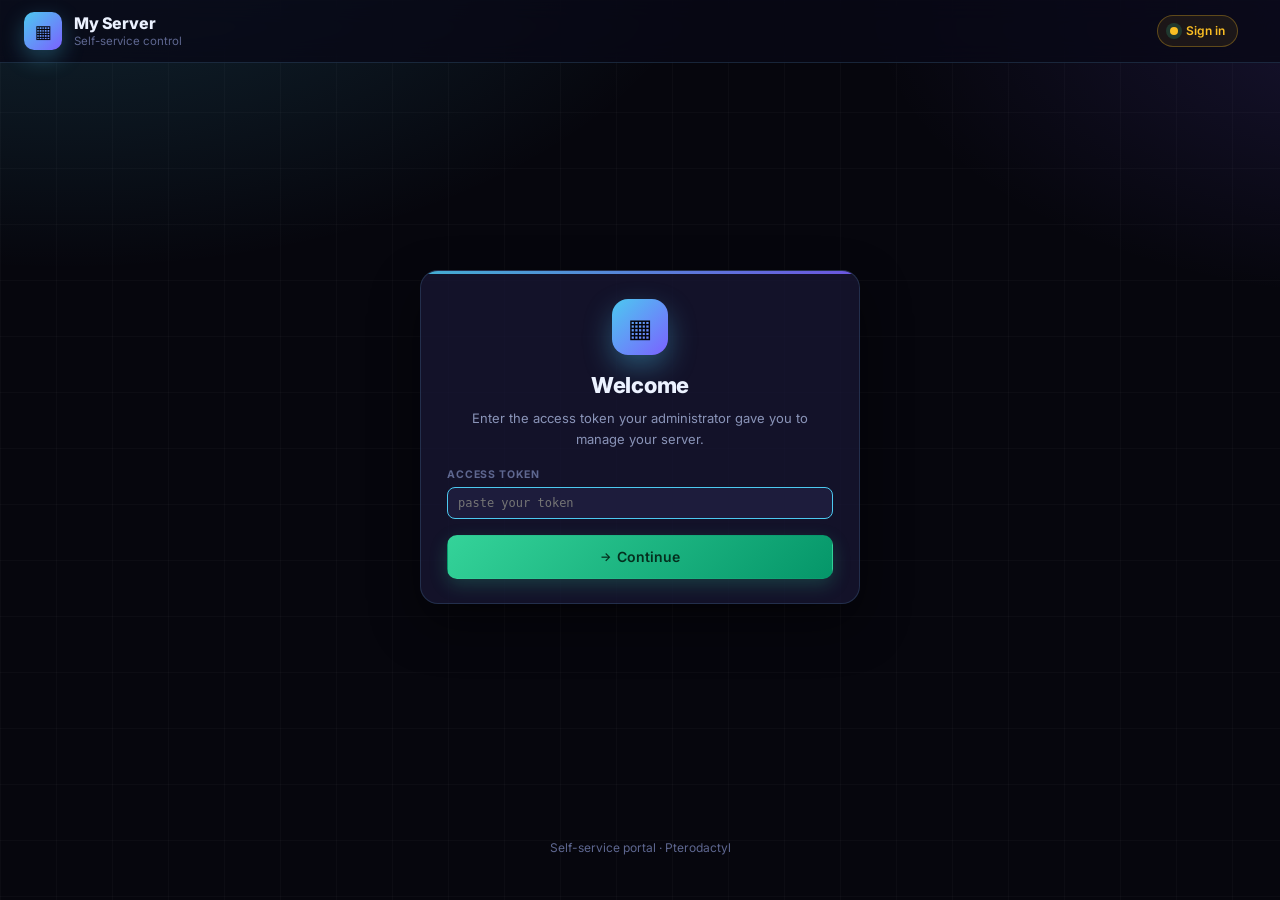
==== customer.html @ 3b33eeb7 "Add files via upload" ====
<!DOCTYPE html>
<html lang="en">
<head>
    <meta charset="utf-8">
    <meta http-equiv="X-UA-Compatible" content="IE=edge">
    <title>My Server</title>
    <meta name="description" content="Self-service Pterodactyl control">
    <meta name="viewport" content="width=device-width, initial-scale=1, viewport-fit=cover">
    <meta name="theme-color" content="#06060d">
    <meta name="apple-mobile-web-app-capable" content="yes">
    <meta name="apple-mobile-web-app-status-bar-style" content="black-translucent">
    <link rel="stylesheet"
          href="https://fonts.googleapis.com/css2?family=Inter:wght@400;500;600;700;800&display=swap">
    <link rel="stylesheet" href="/style.css">
    <link rel="stylesheet" href="/customer.css">
    <script defer src="/customer.js"></script>
</head>
<body>

<!-- ============ TOP BAR ============ -->
<header class="adm-topbar">
    <div class="adm-brand">
        <div class="adm-brand-mark">▦</div>
        <div class="adm-brand-text">
            <span class="adm-brand-title">My Server</span>
            <span class="adm-brand-sub">Self-service control</span>
        </div>
    </div>
    <div class="adm-status-pill" id="cust-status-pill">
        <span class="adm-status-dot"></span>
        <span id="cust-status-text">Connecting…</span>
    </div>
    <div class="adm-actions">
        <button id="cust-refresh-btn" class="adm-btn adm-btn-ghost adm-hidden" type="button" title="Refresh">
            <span>↺</span> Refresh
        </button>
        <button id="cust-logout-btn" class="adm-btn adm-btn-ghost adm-hidden" type="button" title="Sign out">
            <span>⎋</span> Sign out
        </button>
    </div>
</header>

<!-- ============ TOAST ============ -->
<div id="cust-toast" class="adm-toast adm-hidden" role="status">
    <span id="cust-toast-text">—</span>
</div>

<main class="adm-main">

    <!-- ===== LOGIN ===== -->
    <section id="cust-login" class="cust-login adm-hidden">
        <div class="cust-login-card">
            <div class="cust-login-mark">▦</div>
            <h1 class="cust-login-title">Welcome</h1>
            <p class="cust-login-sub">
                Enter the access token your administrator gave you to manage your server.
            </p>

            <form id="cust-login-form" class="cust-login-form" autocomplete="off">
                <label class="adm-field adm-field-wide">
                    <span class="adm-field-label">Access Token</span>
                    <input id="cust-token-input"
                           class="adm-field-input mono"
                           type="password"
                           placeholder="paste your token"
                           required
                           autocomplete="off"
                           spellcheck="false">
                </label>

                <button class="adm-btn adm-btn-success cust-login-submit" type="submit">
                    <span>→</span> Continue
                </button>
                <p class="cust-login-error adm-hidden" id="cust-login-error"></p>
            </form>
        </div>
    </section>

    <!-- ===== PANEL ===== -->
    <section id="cust-panel-wrap" class="adm-hidden">
        <div id="cust-panel" class="cust-panel">
            <div class="adm-loading">Loading your server…</div>
        </div>
    </section>

    <footer class="adm-footer">
        <p>Self-service portal · Pterodactyl</p>
    </footer>
</main>

</body>
</html>
---- style.css ----
/*
Admin Panel — standalone Pterodactyl controller.
Namespaced under .adm-* to make it easy to embed in another site if needed.
*/

:root {
    --adm-bg-0: #06060d;
    --adm-bg-1: #0c0c1c;
    --adm-bg-2: #15152e;
    --adm-bg-3: #1d1c3c;
    --adm-surface: rgba(24, 22, 50, 0.78);
    --adm-surface-2: rgba(36, 32, 70, 0.62);
    --adm-border: rgba(120, 200, 255, 0.16);
    --adm-border-strong: rgba(120, 200, 255, 0.34);
    --adm-text-0: #ecf2ff;
    --adm-text-1: #c8d3ee;
    --adm-text-2: #8a94b8;
    --adm-text-3: #5e6790;
    --adm-accent: #4cc9f0;
    --adm-accent-2: #7b61ff;
    --adm-success: #34d399;
    --adm-warn: #fbbf24;
    --adm-danger: #f87171;
    --adm-info: #60a5fa;

    --adm-radius-sm: 8px;
    --adm-radius-md: 12px;
    --adm-radius-lg: 18px;

    --adm-font: 'Inter', 'Segoe UI', system-ui, -apple-system, sans-serif;
    --adm-mono: ui-monospace, 'SF Mono', Menlo, Consolas, monospace;
}

* { box-sizing: border-box; }
html, body { margin: 0; padding: 0; min-height: 100%; }

body {
    font-family: var(--adm-font);
    color: var(--adm-text-1);
    background: var(--adm-bg-0);
    background-image:
        radial-gradient(1100px 600px at 5% -10%, rgba(76, 201, 240, 0.18), transparent 60%),
        radial-gradient(900px 500px at 110% 0%, rgba(123, 97, 255, 0.16), transparent 60%),
        linear-gradient(to right, rgba(255, 255, 255, 0.025) 1px, transparent 1px),
        linear-gradient(to bottom, rgba(255, 255, 255, 0.025) 1px, transparent 1px);
    background-size: auto, auto, 56px 56px, 56px 56px;
    background-attachment: fixed;
    -webkit-font-smoothing: antialiased;
    -moz-osx-font-smoothing: grayscale;
    line-height: 1.5;
}

.adm-hidden { display: none !important; }

::-webkit-scrollbar { width: 10px; height: 10px; }
::-webkit-scrollbar-track { background: transparent; }
::-webkit-scrollbar-thumb { background: rgba(76, 201, 240, 0.30); border-radius: 8px; }
::-webkit-scrollbar-thumb:hover { background: rgba(76, 201, 240, 0.55); }

code {
    background: rgba(76, 201, 240, 0.10);
    color: var(--adm-text-0);
    border: 1px solid var(--adm-border);
    padding: 1px 6px;
    border-radius: 6px;
    font-family: var(--adm-mono);
    font-size: 12px;
}

/* ============ TOP BAR ============ */
.adm-topbar {
    position: sticky;
    top: 0;
    z-index: 50;
    display: flex;
    align-items: center;
    gap: 18px;
    padding: 12px 24px;
    background: rgba(8, 8, 22, 0.78);
    backdrop-filter: blur(12px);
    -webkit-backdrop-filter: blur(12px);
    border-bottom: 1px solid var(--adm-border);
}
.adm-brand {
    display: flex;
    align-items: center;
    gap: 12px;
    flex: 1;
    min-width: 0;
}
.adm-brand-mark {
    width: 38px;
    height: 38px;
    display: grid;
    place-items: center;
    background: linear-gradient(135deg, var(--adm-accent), var(--adm-accent-2));
    color: #06060d;
    border-radius: 10px;
    font-weight: 800;
    font-size: 18px;
    box-shadow: 0 8px 22px rgba(76, 201, 240, 0.30);
    flex-shrink: 0;
}
.adm-brand-text { display: flex; flex-direction: column; line-height: 1.15; min-width: 0; }
.adm-brand-title { font-size: 16px; font-weight: 800; color: var(--adm-text-0); letter-spacing: -0.01em; }
.adm-brand-sub { font-size: 11.5px; color: var(--adm-text-3); margin-top: 2px; }

.adm-status-pill {
    display: inline-flex; align-items: center; gap: 8px;
    padding: 6px 12px;
    background: rgba(52, 211, 153, 0.10);
    border: 1px solid rgba(52, 211, 153, 0.30);
    color: var(--adm-success);
    border-radius: 999px;
    font-size: 12px;
    font-weight: 600;
    flex-shrink: 0;
}
.adm-status-pill.is-error {
    background: rgba(248, 113, 113, 0.10);
    border-color: rgba(248, 113, 113, 0.35);
    color: var(--adm-danger);
}
.adm-status-pill.is-loading {
    background: rgba(251, 191, 36, 0.08);
    border-color: rgba(251, 191, 36, 0.30);
    color: var(--adm-warn);
}
.adm-status-dot {
    width: 8px; height: 8px;
    border-radius: 999px;
    background: currentColor;
    box-shadow: 0 0 0 4px rgba(52, 211, 153, 0.18);
    animation: adm-pulse 1.6s infinite;
}
@keyframes adm-pulse {
    0%, 100% { opacity: 1; }
    50% { opacity: 0.45; }
}

.adm-actions { display: flex; align-items: center; gap: 8px; flex-shrink: 0; }

/* ============ BUTTONS ============ */
.adm-btn {
    display: inline-flex;
    align-items: center;
    gap: 6px;
    padding: 8px 14px;
    border-radius: 10px;
    border: 1px solid transparent;
    font-family: inherit;
    font-weight: 600;
    font-size: 12.5px;
    cursor: pointer;
    transition: transform 0.1s ease, background 0.15s ease, border 0.15s ease, opacity 0.15s ease, filter 0.15s ease;
    white-space: nowrap;
    text-decoration: none;
    line-height: 1;
}
.adm-btn:active { transform: translateY(1px); }
.adm-btn:disabled { opacity: 0.5; cursor: not-allowed; }
.adm-btn span:first-child { font-size: 12px; }

.adm-btn-ghost {
    background: rgba(255, 255, 255, 0.04);
    border: 1px solid var(--adm-border);
    color: var(--adm-text-1);
}
.adm-btn-ghost:hover:not(:disabled) {
    background: rgba(76, 201, 240, 0.10);
    border-color: var(--adm-border-strong);
    color: var(--adm-text-0);
}

.adm-btn-success {
    background: linear-gradient(135deg, #34d399, #059669);
    color: #042f1e;
    box-shadow: 0 6px 18px rgba(52, 211, 153, 0.22);
}
.adm-btn-success:hover:not(:disabled) { filter: brightness(1.08); }

.adm-btn-warn {
    background: linear-gradient(135deg, #60a5fa, #6366f1);
    color: #0a1130;
    box-shadow: 0 6px 18px rgba(96, 165, 250, 0.22);
}
.adm-btn-warn:hover:not(:disabled) { filter: brightness(1.08); }

.adm-btn-danger {
    background: linear-gradient(135deg, #f87171, #b91c1c);
    color: #fff;
    box-shadow: 0 6px 18px rgba(248, 113, 113, 0.25);
}
.adm-btn-danger:hover:not(:disabled) { filter: brightness(1.08); }

.adm-btn-kill {
    background: rgba(248, 113, 113, 0.10);
    border: 1px solid rgba(248, 113, 113, 0.35);
    color: var(--adm-danger);
}
.adm-btn-kill:hover:not(:disabled) { background: rgba(248, 113, 113, 0.18); }

/* ============ MAIN ============ */
.adm-main {
    width: 100%;
    max-width: 1280px;
    margin: 0 auto;
    padding: 24px;
    display: flex;
    flex-direction: column;
    gap: 18px;
}

/* ============ SUMMARY STRIP ============ */
.adm-summary {
    display: grid;
    grid-template-columns: repeat(auto-fit, minmax(150px, 1fr));
    gap: 12px;
}
.adm-stat {
    background: var(--adm-surface);
    border: 1px solid var(--adm-border);
    border-radius: var(--adm-radius-md);
    padding: 14px 16px;
    display: flex;
    flex-direction: column;
    gap: 4px;
    position: relative;
    overflow: hidden;
    contain: layout paint style;
}
.adm-stat::before {
    content: "";
    position: absolute;
    inset: 0 0 auto 0;
    height: 3px;
    background: linear-gradient(90deg, var(--adm-accent), var(--adm-accent-2));
    opacity: 0.85;
}
.adm-stat--ok::before   { background: linear-gradient(90deg, #34d399, #4cc9f0); }
.adm-stat--warn::before { background: linear-gradient(90deg, #fbbf24, #f59e0b); }
.adm-stat--err::before  { background: linear-gradient(90deg, #f87171, #b91c1c); }

.adm-stat-label {
    font-size: 10.5px;
    font-weight: 700;
    text-transform: uppercase;
    letter-spacing: 0.1em;
    color: var(--adm-text-3);
}
.adm-stat-value {
    font-size: 26px;
    font-weight: 800;
    color: var(--adm-text-0);
    font-variant-numeric: tabular-nums;
    letter-spacing: -0.01em;
}
.adm-stat--ok   .adm-stat-value { color: var(--adm-success); }
.adm-stat--warn .adm-stat-value { color: var(--adm-warn); }
.adm-stat--err  .adm-stat-value { color: var(--adm-danger); }

/* ============ BULK ============ */
.adm-bulk {
    display: flex;
    flex-wrap: wrap;
    gap: 16px;
    align-items: center;
    justify-content: space-between;
    background: var(--adm-surface);
    border: 1px solid var(--adm-border);
    border-radius: var(--adm-radius-lg);
    padding: 14px 18px;
}
.adm-bulk-title {
    margin: 0;
    font-size: 14px;
    font-weight: 700;
    color: var(--adm-text-0);
    letter-spacing: -0.01em;
}
.adm-bulk-sub { margin: 4px 0 0; font-size: 12px; color: var(--adm-text-3); }
.adm-bulk-actions { display: flex; gap: 8px; flex-wrap: wrap; }

/* ============ PANEL GRID ============ */
.adm-grid {
    display: grid;
    grid-template-columns: repeat(auto-fit, minmax(320px, 1fr));
    gap: 16px;
}
.adm-loading,
.adm-empty {
    grid-column: 1 / -1;
    background: var(--adm-surface);
    border: 1px dashed var(--adm-border-strong);
    border-radius: var(--adm-radius-lg);
    padding: 28px;
    text-align: center;
    color: var(--adm-text-2);
    font-size: 13px;
}
.adm-empty strong {
    display: block;
    color: var(--adm-text-0);
    margin-bottom: 6px;
    font-size: 15px;
}
.adm-empty p { margin: 6px 0 0; font-size: 12.5px; color: var(--adm-text-3); }

/* ============ PANEL CARD ============ */
.adm-card {
    background: var(--adm-surface);
    border: 1px solid var(--adm-border);
    border-radius: var(--adm-radius-lg);
    padding: 16px;
    display: flex;
    flex-direction: column;
    gap: 12px;
    transition: border 0.15s ease, transform 0.15s ease, box-shadow 0.15s ease;
    contain: layout paint style;
    position: relative;
    overflow: hidden;
}
.adm-card::before {
    content: "";
    position: absolute;
    inset: 0 0 auto 0;
    height: 2px;
    background: linear-gradient(90deg, var(--adm-accent), var(--adm-accent-2));
    opacity: 0.7;
}
.adm-card:hover {
    border-color: var(--adm-border-strong);
    box-shadow: 0 14px 32px rgba(0, 0, 0, 0.40);
    transform: translateY(-1px);
}

.adm-card-header {
    display: flex;
    align-items: flex-start;
    justify-content: space-between;
    gap: 10px;
}
.adm-card-title h3 {
    margin: 0;
    font-size: 15.5px;
    font-weight: 700;
    color: var(--adm-text-0);
    letter-spacing: -0.01em;
    word-break: break-word;
}
.adm-card-id {
    font-size: 11px;
    color: var(--adm-text-3);
    font-family: var(--adm-mono);
}

.adm-state {
    display: inline-flex;
    align-items: center;
    gap: 6px;
    padding: 4px 10px;
    border-radius: 999px;
    font-size: 10.5px;
    font-weight: 700;
    text-transform: uppercase;
    letter-spacing: 0.08em;
    background: rgba(255, 255, 255, 0.04);
    border: 1px solid var(--adm-border);
    color: var(--adm-text-2);
    flex-shrink: 0;
}
.adm-state-dot {
    width: 7px; height: 7px;
    border-radius: 999px;
    background: currentColor;
    box-shadow: 0 0 0 4px rgba(255, 255, 255, 0.06);
}
.adm-state.is-running    { color: var(--adm-success); background: rgba(52, 211, 153, 0.10); border-color: rgba(52, 211, 153, 0.30); }
.adm-state.is-running .adm-state-dot { animation: adm-pulse 1.6s infinite; }
.adm-state.is-starting   { color: var(--adm-info);    background: rgba(96, 165, 250, 0.10); border-color: rgba(96, 165, 250, 0.30); }
.adm-state.is-stopping   { color: var(--adm-warn);    background: rgba(251, 191, 36, 0.10); border-color: rgba(251, 191, 36, 0.30); }
.adm-state.is-offline    { color: var(--adm-text-3);  background: rgba(120, 120, 120, 0.10); border-color: rgba(120, 120, 120, 0.20); }
.adm-state.is-error      { color: var(--adm-danger);  background: rgba(248, 113, 113, 0.10); border-color: rgba(248, 113, 113, 0.30); }
.adm-state.is-unknown    { color: var(--adm-text-2);  background: rgba(123, 97, 255, 0.08);  border-color: rgba(123, 97, 255, 0.20); }

.adm-card-meta {
    display: flex;
    flex-direction: column;
    gap: 6px;
    background: var(--adm-surface-2);
    border: 1px solid var(--adm-border);
    border-radius: var(--adm-radius-md);
    padding: 10px 12px;
}
.adm-card-row {
    display: flex;
    justify-content: space-between;
    align-items: center;
    gap: 12px;
    font-size: 12px;
    min-width: 0;
}
.adm-card-row-label {
    color: var(--adm-text-3);
    text-transform: uppercase;
    letter-spacing: 0.08em;
    font-size: 10.5px;
    font-weight: 700;
    flex-shrink: 0;
}
.adm-card-row-value {
    color: var(--adm-text-1);
    font-weight: 500;
    overflow: hidden;
    text-overflow: ellipsis;
    white-space: nowrap;
    text-align: right;
    min-width: 0;
}
.adm-card-row-value.mono {
    font-family: var(--adm-mono);
    font-size: 11.5px;
}

.adm-card-error {
    background: rgba(248, 113, 113, 0.08);
    border: 1px solid rgba(248, 113, 113, 0.25);
    color: var(--adm-danger);
    border-radius: var(--adm-radius-md);
    padding: 8px 12px;
    font-size: 12px;
    font-weight: 500;
}

.adm-card-stats {
    display: grid;
    grid-template-columns: repeat(4, 1fr);
    gap: 8px;
}
.adm-card-stat {
    background: var(--adm-surface-2);
    border: 1px solid var(--adm-border);
    border-radius: var(--adm-radius-md);
    padding: 8px 6px;
    text-align: center;
    min-width: 0;
}
.adm-card-stat-label {
    display: block;
    font-size: 9.5px;
    text-transform: uppercase;
    letter-spacing: 0.1em;
    color: var(--adm-text-3);
    font-weight: 700;
    margin-bottom: 4px;
}
.adm-card-stat-value {
    display: block;
    font-size: 13px;
    font-weight: 700;
    color: var(--adm-text-0);
    font-variant-numeric: tabular-nums;
    overflow: hidden;
    text-overflow: ellipsis;
    white-space: nowrap;
}

.adm-card-actions {
    display: grid;
    grid-template-columns: repeat(4, 1fr);
    gap: 6px;
    margin-top: 2px;
}
.adm-card-actions .adm-btn {
    justify-content: center;
    padding: 8px 6px;
    font-size: 11.5px;
}

/* ============ TOAST ============ */
.adm-toast {
    position: fixed;
    top: 78px;
    left: 50%;
    transform: translateX(-50%);
    background: linear-gradient(135deg, #0c1e3a, #142b54);
    border: 1px solid var(--adm-border-strong);
    color: var(--adm-text-0);
    padding: 10px 18px;
    border-radius: 999px;
    font-size: 12.5px;
    font-weight: 600;
    z-index: 1000;
    box-shadow: 0 14px 32px rgba(0, 0, 0, 0.45);
    animation: adm-toast-in 0.22s ease-out;
    max-width: calc(100vw - 32px);
    text-align: center;
}
.adm-toast.is-success { background: linear-gradient(135deg, #082b1c, #0c4d2e); border-color: rgba(52, 211, 153, 0.40); }
.adm-toast.is-error   { background: linear-gradient(135deg, #2c0a0a, #5a0e0e); border-color: rgba(248, 113, 113, 0.45); }
.adm-toast.is-warn    { background: linear-gradient(135deg, #2c1e02, #5a3a06); border-color: rgba(251, 191, 36, 0.45); }
@keyframes adm-toast-in {
    from { opacity: 0; transform: translate(-50%, -8px); }
    to   { opacity: 1; transform: translate(-50%, 0); }
}

/* ============ FOOTER ============ */
.adm-footer {
    margin-top: 8px;
    text-align: center;
    color: var(--adm-text-3);
    font-size: 12px;
    padding: 14px 0 4px;
}

/* ============ RESPONSIVE ============ */
@media (max-width: 720px) {
    .adm-main { padding: 16px; }
    .adm-topbar { padding: 10px 14px; gap: 10px; }
    .adm-brand-sub { display: none; }
    .adm-actions .adm-btn span:nth-child(2) { display: none; }
    .adm-card-stats,
    .adm-card-actions { grid-template-columns: repeat(2, 1fr); }
}

@media (prefers-reduced-motion: reduce) {
    .adm-status-dot,
    .adm-state-dot { animation: none; }
}


/* ============ SETTINGS MODAL ============ */
.adm-modal {
    position: fixed;
    inset: 0;
    z-index: 2000;
    display: grid;
    place-items: center;
    padding: 24px 16px;
    overflow-y: auto;
}
.adm-modal-backdrop {
    position: absolute;
    inset: 0;
    background: rgba(4, 4, 12, 0.74);
    backdrop-filter: blur(6px);
    -webkit-backdrop-filter: blur(6px);
}
.adm-modal-card {
    position: relative;
    width: min(720px, 100%);
    max-height: calc(100vh - 48px);
    background: var(--adm-bg-1);
    border: 1px solid var(--adm-border-strong);
    border-radius: var(--adm-radius-lg);
    box-shadow: 0 24px 64px rgba(0, 0, 0, 0.6);
    display: flex;
    flex-direction: column;
    animation: adm-modal-in 0.22s ease-out;
    overflow: hidden;
}
@keyframes adm-modal-in {
    from { opacity: 0; transform: translateY(8px) scale(0.98); }
    to   { opacity: 1; transform: translateY(0)    scale(1); }
}

.adm-modal-header {
    display: flex;
    align-items: flex-start;
    justify-content: space-between;
    gap: 16px;
    padding: 18px 22px;
    border-bottom: 1px solid var(--adm-border);
}
.adm-modal-title {
    margin: 0;
    font-size: 18px;
    font-weight: 800;
    color: var(--adm-text-0);
    letter-spacing: -0.01em;
}
.adm-modal-sub {
    margin: 4px 0 0;
    font-size: 12px;
    color: var(--adm-text-3);
}
.adm-modal-close {
    background: transparent;
    border: 0;
    color: var(--adm-text-2);
    cursor: pointer;
    width: 32px;
    height: 32px;
    border-radius: 8px;
    font-size: 22px;
    line-height: 1;
    display: grid;
    place-items: center;
}
.adm-modal-close:hover { color: var(--adm-text-0); background: rgba(255, 255, 255, 0.06); }

.adm-modal-body {
    padding: 16px 22px;
    overflow-y: auto;
    flex: 1;
    min-height: 0;
}

.adm-modal-banner {
    background: rgba(251, 191, 36, 0.08);
    border: 1px solid rgba(251, 191, 36, 0.32);
    color: var(--adm-warn);
    padding: 10px 14px;
    border-radius: var(--adm-radius-md);
    font-size: 12.5px;
    margin-bottom: 14px;
    line-height: 1.5;
}
.adm-modal-banner.is-info {
    background: rgba(76, 201, 240, 0.08);
    border-color: rgba(76, 201, 240, 0.32);
    color: var(--adm-accent);
}
.adm-modal-banner code {
    background: rgba(0, 0, 0, 0.30);
    border-color: rgba(255, 255, 255, 0.10);
    color: inherit;
}

.adm-settings-toolbar {
    display: flex;
    align-items: center;
    justify-content: space-between;
    gap: 12px;
    margin-bottom: 12px;
    padding-bottom: 10px;
    border-bottom: 1px solid var(--adm-border);
}
.adm-settings-toolbar strong {
    color: var(--adm-text-0);
    font-size: 13px;
    font-weight: 700;
}

.adm-settings-list {
    display: flex;
    flex-direction: column;
    gap: 10px;
}
.adm-settings-list .adm-loading,
.adm-settings-list .adm-empty {
    grid-column: unset;
    margin: 0;
}

.adm-settings-row {
    background: var(--adm-surface-2);
    border: 1px solid var(--adm-border);
    border-radius: var(--adm-radius-md);
    padding: 12px;
    display: grid;
    grid-template-columns: 1fr 1fr;
    gap: 8px 10px;
}
.adm-settings-row-header {
    grid-column: 1 / -1;
    display: flex;
    align-items: center;
    justify-content: space-between;
    gap: 12px;
    padding-bottom: 6px;
    border-bottom: 1px dashed var(--adm-border);
    margin-bottom: 4px;
}
.adm-settings-row-title {
    font-size: 12px;
    font-weight: 700;
    color: var(--adm-text-2);
    text-transform: uppercase;
    letter-spacing: 0.08em;
}
.adm-settings-row-remove {
    background: rgba(248, 113, 113, 0.10);
    border: 1px solid rgba(248, 113, 113, 0.30);
    color: var(--adm-danger);
    padding: 4px 10px;
    border-radius: 8px;
    font-size: 11.5px;
    font-weight: 600;
    cursor: pointer;
}
.adm-settings-row-remove:hover { background: rgba(248, 113, 113, 0.18); }

.adm-field {
    display: flex;
    flex-direction: column;
    gap: 4px;
    min-width: 0;
}
.adm-field-wide { grid-column: 1 / -1; }
.adm-field-label {
    font-size: 10.5px;
    font-weight: 700;
    text-transform: uppercase;
    letter-spacing: 0.08em;
    color: var(--adm-text-3);
}
.adm-field-input {
    background: var(--adm-bg-2);
    color: var(--adm-text-0);
    border: 1px solid var(--adm-border);
    border-radius: 8px;
    padding: 8px 10px;
    font-family: inherit;
    font-size: 13px;
    width: 100%;
    min-width: 0;
    transition: border 0.12s ease, background 0.12s ease;
}
.adm-field-input:focus {
    outline: none;
    border-color: var(--adm-accent);
    background: var(--adm-bg-3);
}
.adm-field-input.mono {
    font-family: var(--adm-mono);
    font-size: 12px;
}
.adm-field-input.is-masked { color: var(--adm-text-3); font-style: italic; }

.adm-modal-footer {
    display: flex;
    justify-content: flex-end;
    gap: 8px;
    padding: 14px 22px;
    border-top: 1px solid var(--adm-border);
    background: rgba(0, 0, 0, 0.24);
}

@media (max-width: 600px) {
    .adm-settings-row { grid-template-columns: 1fr; }
}
---- customer.css ----
/*
Customer portal styles — layered on top of style.css.
Keeps the same dark cyan/violet theme; only adds login screen and a
single-panel "my server" view.
*/

/* ============ LOGIN ============ */
.cust-login {
    display: grid;
    place-items: center;
    min-height: calc(100vh - 200px);
    padding: 24px 0;
}

.cust-login-card {
    width: min(440px, 100%);
    background: var(--adm-surface);
    border: 1px solid var(--adm-border);
    border-radius: var(--adm-radius-lg);
    padding: 28px 26px 24px;
    box-shadow: 0 20px 50px rgba(0, 0, 0, 0.45);
    text-align: center;
    position: relative;
    overflow: hidden;
}
.cust-login-card::before {
    content: "";
    position: absolute;
    inset: 0 0 auto 0;
    height: 3px;
    background: linear-gradient(90deg, var(--adm-accent), var(--adm-accent-2));
    opacity: 0.85;
}

.cust-login-mark {
    width: 56px;
    height: 56px;
    margin: 0 auto 14px;
    border-radius: 16px;
    display: grid;
    place-items: center;
    background: linear-gradient(135deg, var(--adm-accent), var(--adm-accent-2));
    color: #06060d;
    font-size: 26px;
    font-weight: 800;
    box-shadow: 0 12px 28px rgba(76, 201, 240, 0.35);
}

.cust-login-title {
    margin: 0 0 6px;
    font-size: 22px;
    font-weight: 800;
    color: var(--adm-text-0);
    letter-spacing: -0.01em;
}

.cust-login-sub {
    margin: 0 0 18px;
    color: var(--adm-text-2);
    font-size: 13px;
    line-height: 1.55;
}

.cust-login-form {
    display: flex;
    flex-direction: column;
    gap: 12px;
    text-align: left;
}

.cust-login-submit {
    width: 100%;
    justify-content: center;
    padding: 12px;
    font-size: 14px;
    min-height: 44px;
    margin-top: 4px;
}

.cust-login-error {
    margin: 4px 0 0;
    color: var(--adm-danger);
    font-size: 12.5px;
    text-align: center;
    line-height: 1.5;
}

/* ============ PANEL CARD (single big card) ============ */
.cust-panel {
    display: grid;
    gap: 16px;
}

.cust-panel-card {
    background: var(--adm-surface);
    border: 1px solid var(--adm-border);
    border-radius: var(--adm-radius-lg);
    padding: 22px;
    display: flex;
    flex-direction: column;
    gap: 16px;
    position: relative;
    overflow: hidden;
}
.cust-panel-card::before {
    content: "";
    position: absolute;
    inset: 0 0 auto 0;
    height: 3px;
    background: linear-gradient(90deg, var(--adm-accent), var(--adm-accent-2));
    opacity: 0.85;
}

.cust-panel-header {
    display: flex;
    justify-content: space-between;
    align-items: flex-start;
    gap: 12px;
}
.cust-panel-name {
    margin: 0;
    font-size: 20px;
    font-weight: 800;
    color: var(--adm-text-0);
    letter-spacing: -0.01em;
    word-break: break-word;
}
.cust-panel-id {
    margin-top: 4px;
    font-size: 11.5px;
    color: var(--adm-text-3);
    font-family: var(--adm-mono);
}

.cust-panel-stats {
    display: grid;
    grid-template-columns: repeat(4, 1fr);
    gap: 10px;
}
.cust-panel-stat {
    background: var(--adm-surface-2);
    border: 1px solid var(--adm-border);
    border-radius: var(--adm-radius-md);
    padding: 12px 8px;
    text-align: center;
    min-width: 0;
}
.cust-panel-stat-label {
    display: block;
    font-size: 10px;
    text-transform: uppercase;
    letter-spacing: 0.1em;
    color: var(--adm-text-3);
    font-weight: 700;
    margin-bottom: 6px;
}
.cust-panel-stat-value {
    display: block;
    font-size: 16px;
    font-weight: 800;
    color: var(--adm-text-0);
    font-variant-numeric: tabular-nums;
    overflow: hidden;
    text-overflow: ellipsis;
    white-space: nowrap;
}

.cust-panel-actions {
    display: grid;
    grid-template-columns: repeat(3, 1fr);
    gap: 10px;
}
.cust-panel-actions .adm-btn {
    justify-content: center;
    padding: 14px 8px;
    font-size: 13px;
    min-height: 48px;
    font-weight: 700;
}

.cust-panel-error {
    background: rgba(248, 113, 113, 0.08);
    border: 1px solid rgba(248, 113, 113, 0.30);
    color: var(--adm-danger);
    border-radius: var(--adm-radius-md);
    padding: 12px 14px;
    font-size: 13px;
    line-height: 1.5;
}

/* ============ RESPONSIVE ============ */
@media (max-width: 720px) {
    .cust-login { min-height: calc(100vh - 160px); }
    .cust-login-card { padding: 24px 20px 22px; }
    .cust-login-title { font-size: 20px; }

    .cust-panel-card { padding: 18px; gap: 14px; }
    .cust-panel-name { font-size: 18px; }

    .cust-panel-stats { grid-template-columns: repeat(2, 1fr); }
    .cust-panel-actions {
        grid-template-columns: repeat(3, 1fr);
        gap: 8px;
    }
    .cust-panel-actions .adm-btn {
        padding: 12px 4px;
        font-size: 12px;
        min-height: 46px;
    }
}

@media (max-width: 380px) {
    .cust-panel-actions { grid-template-columns: 1fr; }
}
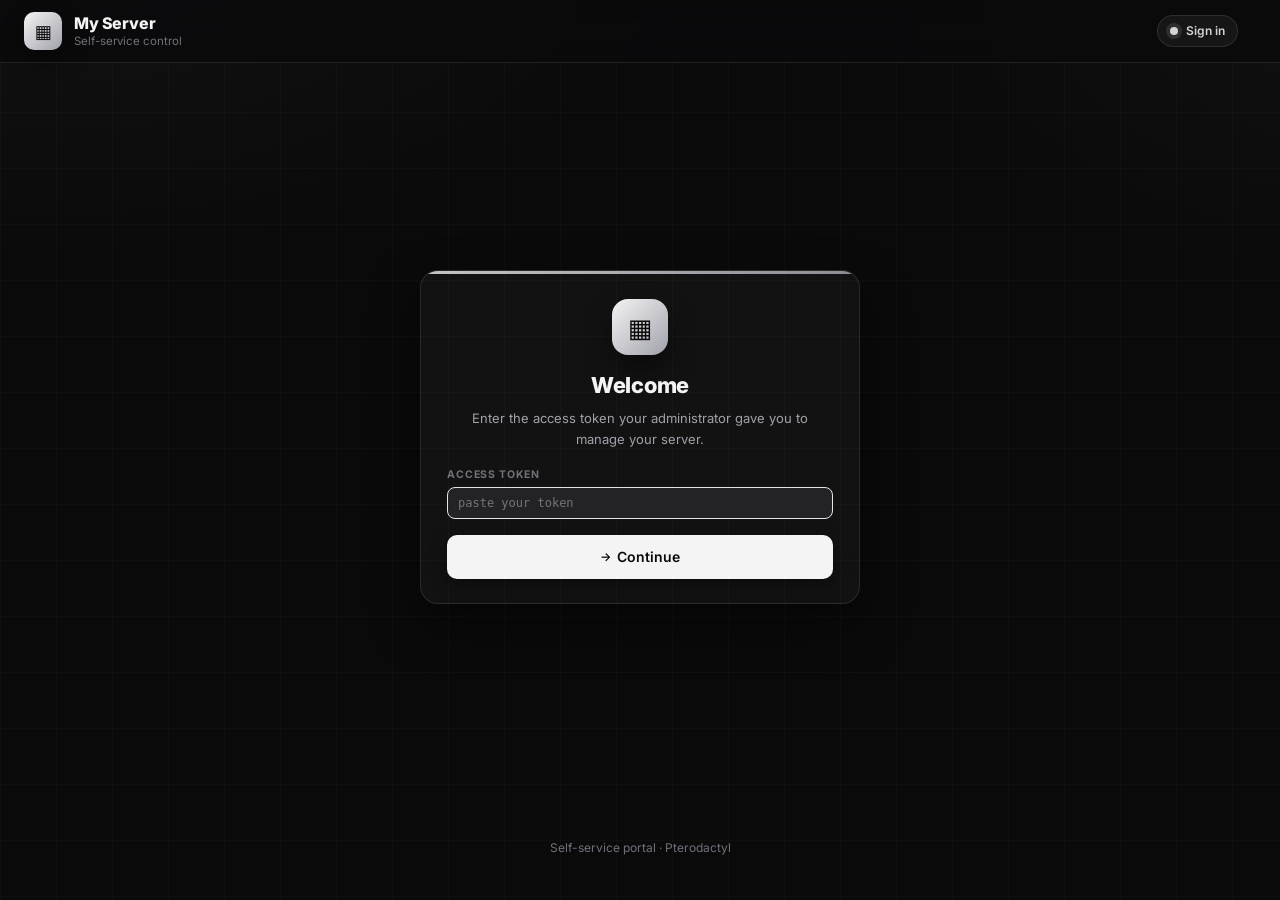
==== commit 2d06204a: "Add files via upload" ====
--- a/customer.html
+++ b/customer.html
@@ -6,7 +6,7 @@
     <title>My Server</title>
     <meta name="description" content="Self-service Pterodactyl control">
     <meta name="viewport" content="width=device-width, initial-scale=1, viewport-fit=cover">
-    <meta name="theme-color" content="#06060d">
+    <meta name="theme-color" content="#0a0a0b">
     <meta name="apple-mobile-web-app-capable" content="yes">
     <meta name="apple-mobile-web-app-status-bar-style" content="black-translucent">
     <link rel="stylesheet"
--- a/style.css
+++ b/style.css
@@ -4,24 +4,24 @@
 */
 
 :root {
-    --adm-bg-0: #06060d;
-    --adm-bg-1: #0c0c1c;
-    --adm-bg-2: #15152e;
-    --adm-bg-3: #1d1c3c;
-    --adm-surface: rgba(24, 22, 50, 0.78);
-    --adm-surface-2: rgba(36, 32, 70, 0.62);
-    --adm-border: rgba(120, 200, 255, 0.16);
-    --adm-border-strong: rgba(120, 200, 255, 0.34);
-    --adm-text-0: #ecf2ff;
-    --adm-text-1: #c8d3ee;
-    --adm-text-2: #8a94b8;
-    --adm-text-3: #5e6790;
-    --adm-accent: #4cc9f0;
-    --adm-accent-2: #7b61ff;
-    --adm-success: #34d399;
-    --adm-warn: #fbbf24;
-    --adm-danger: #f87171;
-    --adm-info: #60a5fa;
+    --adm-bg-0: #0a0a0b;
+    --adm-bg-1: #101012;
+    --adm-bg-2: #18181b;
+    --adm-bg-3: #232327;
+    --adm-surface: rgba(255, 255, 255, 0.035);
+    --adm-surface-2: rgba(255, 255, 255, 0.055);
+    --adm-border: rgba(255, 255, 255, 0.10);
+    --adm-border-strong: rgba(255, 255, 255, 0.24);
+    --adm-text-0: #f4f4f5;
+    --adm-text-1: #d4d4d8;
+    --adm-text-2: #a1a1aa;
+    --adm-text-3: #71717a;
+    --adm-accent: #e4e4e7;
+    --adm-accent-2: #a1a1aa;
+    --adm-success: #f4f4f5;
+    --adm-warn: #a1a1aa;
+    --adm-danger: #e4e4e7;
+    --adm-info: #d4d4d8;
 
     --adm-radius-sm: 8px;
     --adm-radius-md: 12px;
@@ -39,10 +39,10 @@
     color: var(--adm-text-1);
     background: var(--adm-bg-0);
     background-image:
-        radial-gradient(1100px 600px at 5% -10%, rgba(76, 201, 240, 0.18), transparent 60%),
-        radial-gradient(900px 500px at 110% 0%, rgba(123, 97, 255, 0.16), transparent 60%),
-        linear-gradient(to right, rgba(255, 255, 255, 0.025) 1px, transparent 1px),
-        linear-gradient(to bottom, rgba(255, 255, 255, 0.025) 1px, transparent 1px);
+        radial-gradient(1100px 600px at 5% -10%, rgba(255, 255, 255, 0.04), transparent 60%),
+        radial-gradient(900px 500px at 110% 0%, rgba(255, 255, 255, 0.03), transparent 60%),
+        linear-gradient(to right, rgba(255, 255, 255, 0.018) 1px, transparent 1px),
+        linear-gradient(to bottom, rgba(255, 255, 255, 0.018) 1px, transparent 1px);
     background-size: auto, auto, 56px 56px, 56px 56px;
     background-attachment: fixed;
     -webkit-font-smoothing: antialiased;
@@ -54,11 +54,11 @@
 
 ::-webkit-scrollbar { width: 10px; height: 10px; }
 ::-webkit-scrollbar-track { background: transparent; }
-::-webkit-scrollbar-thumb { background: rgba(76, 201, 240, 0.30); border-radius: 8px; }
-::-webkit-scrollbar-thumb:hover { background: rgba(76, 201, 240, 0.55); }
+::-webkit-scrollbar-thumb { background: rgba(255, 255, 255, 0.14); border-radius: 8px; }
+::-webkit-scrollbar-thumb:hover { background: rgba(255, 255, 255, 0.26); }
 
 code {
-    background: rgba(76, 201, 240, 0.10);
+    background: rgba(255, 255, 255, 0.06);
     color: var(--adm-text-0);
     border: 1px solid var(--adm-border);
     padding: 1px 6px;
@@ -76,7 +76,7 @@
     align-items: center;
     gap: 18px;
     padding: 12px 24px;
-    background: rgba(8, 8, 22, 0.78);
+    background: rgba(10, 10, 11, 0.82);
     backdrop-filter: blur(12px);
     -webkit-backdrop-filter: blur(12px);
     border-bottom: 1px solid var(--adm-border);
@@ -93,12 +93,12 @@
     height: 38px;
     display: grid;
     place-items: center;
-    background: linear-gradient(135deg, var(--adm-accent), var(--adm-accent-2));
-    color: #06060d;
+    background: linear-gradient(135deg, #f4f4f5, #a1a1aa);
+    color: #0a0a0b;
     border-radius: 10px;
     font-weight: 800;
     font-size: 18px;
-    box-shadow: 0 8px 22px rgba(76, 201, 240, 0.30);
+    box-shadow: 0 8px 22px rgba(0, 0, 0, 0.45);
     flex-shrink: 0;
 }
 .adm-brand-text { display: flex; flex-direction: column; line-height: 1.15; min-width: 0; }
@@ -108,29 +108,29 @@
 .adm-status-pill {
     display: inline-flex; align-items: center; gap: 8px;
     padding: 6px 12px;
-    background: rgba(52, 211, 153, 0.10);
-    border: 1px solid rgba(52, 211, 153, 0.30);
-    color: var(--adm-success);
+    background: rgba(255, 255, 255, 0.06);
+    border: 1px solid var(--adm-border-strong);
+    color: var(--adm-text-0);
     border-radius: 999px;
     font-size: 12px;
     font-weight: 600;
     flex-shrink: 0;
 }
 .adm-status-pill.is-error {
-    background: rgba(248, 113, 113, 0.10);
-    border-color: rgba(248, 113, 113, 0.35);
-    color: var(--adm-danger);
+    background: rgba(255, 255, 255, 0.04);
+    border-color: var(--adm-border);
+    color: var(--adm-text-2);
 }
 .adm-status-pill.is-loading {
-    background: rgba(251, 191, 36, 0.08);
-    border-color: rgba(251, 191, 36, 0.30);
-    color: var(--adm-warn);
+    background: rgba(255, 255, 255, 0.05);
+    border-color: var(--adm-border);
+    color: var(--adm-text-1);
 }
 .adm-status-dot {
     width: 8px; height: 8px;
     border-radius: 999px;
     background: currentColor;
-    box-shadow: 0 0 0 4px rgba(52, 211, 153, 0.18);
+    box-shadow: 0 0 0 4px rgba(255, 255, 255, 0.10);
     animation: adm-pulse 1.6s infinite;
 }
 @keyframes adm-pulse {
@@ -167,38 +167,38 @@
     color: var(--adm-text-1);
 }
 .adm-btn-ghost:hover:not(:disabled) {
-    background: rgba(76, 201, 240, 0.10);
+    background: rgba(255, 255, 255, 0.09);
     border-color: var(--adm-border-strong);
     color: var(--adm-text-0);
 }
 
 .adm-btn-success {
-    background: linear-gradient(135deg, #34d399, #059669);
-    color: #042f1e;
-    box-shadow: 0 6px 18px rgba(52, 211, 153, 0.22);
-}
-.adm-btn-success:hover:not(:disabled) { filter: brightness(1.08); }
+    background: #f4f4f5;
+    color: #0a0a0b;
+    box-shadow: 0 6px 18px rgba(0, 0, 0, 0.35);
+}
+.adm-btn-success:hover:not(:disabled) { filter: brightness(0.92); }
 
 .adm-btn-warn {
-    background: linear-gradient(135deg, #60a5fa, #6366f1);
-    color: #0a1130;
-    box-shadow: 0 6px 18px rgba(96, 165, 250, 0.22);
-}
-.adm-btn-warn:hover:not(:disabled) { filter: brightness(1.08); }
+    background: rgba(255, 255, 255, 0.08);
+    border: 1px solid var(--adm-border-strong);
+    color: var(--adm-text-0);
+}
+.adm-btn-warn:hover:not(:disabled) { background: rgba(255, 255, 255, 0.14); }
 
 .adm-btn-danger {
-    background: linear-gradient(135deg, #f87171, #b91c1c);
-    color: #fff;
-    box-shadow: 0 6px 18px rgba(248, 113, 113, 0.25);
-}
-.adm-btn-danger:hover:not(:disabled) { filter: brightness(1.08); }
+    background: transparent;
+    border: 1px solid var(--adm-border-strong);
+    color: var(--adm-text-0);
+}
+.adm-btn-danger:hover:not(:disabled) { background: rgba(255, 255, 255, 0.08); }
 
 .adm-btn-kill {
-    background: rgba(248, 113, 113, 0.10);
-    border: 1px solid rgba(248, 113, 113, 0.35);
-    color: var(--adm-danger);
-}
-.adm-btn-kill:hover:not(:disabled) { background: rgba(248, 113, 113, 0.18); }
+    background: rgba(255, 255, 255, 0.03);
+    border: 1px dashed var(--adm-border-strong);
+    color: var(--adm-text-2);
+}
+.adm-btn-kill:hover:not(:disabled) { background: rgba(255, 255, 255, 0.08); color: var(--adm-text-0); }
 
 /* ============ MAIN ============ */
 .adm-main {
@@ -234,12 +234,12 @@
     position: absolute;
     inset: 0 0 auto 0;
     height: 3px;
-    background: linear-gradient(90deg, var(--adm-accent), var(--adm-accent-2));
+    background: rgba(255, 255, 255, 0.55);
     opacity: 0.85;
 }
-.adm-stat--ok::before   { background: linear-gradient(90deg, #34d399, #4cc9f0); }
-.adm-stat--warn::before { background: linear-gradient(90deg, #fbbf24, #f59e0b); }
-.adm-stat--err::before  { background: linear-gradient(90deg, #f87171, #b91c1c); }
+.adm-stat--ok::before   { background: rgba(255, 255, 255, 0.85); }
+.adm-stat--warn::before { background: rgba(255, 255, 255, 0.40); }
+.adm-stat--err::before  { background: rgba(255, 255, 255, 0.22); }
 
 .adm-stat-label {
     font-size: 10.5px;
@@ -255,9 +255,9 @@
     font-variant-numeric: tabular-nums;
     letter-spacing: -0.01em;
 }
-.adm-stat--ok   .adm-stat-value { color: var(--adm-success); }
-.adm-stat--warn .adm-stat-value { color: var(--adm-warn); }
-.adm-stat--err  .adm-stat-value { color: var(--adm-danger); }
+.adm-stat--ok   .adm-stat-value { color: var(--adm-text-0); }
+.adm-stat--warn .adm-stat-value { color: var(--adm-text-2); }
+.adm-stat--err  .adm-stat-value { color: var(--adm-text-3); }
 
 /* ============ BULK ============ */
 .adm-bulk {
@@ -325,7 +325,7 @@
     position: absolute;
     inset: 0 0 auto 0;
     height: 2px;
-    background: linear-gradient(90deg, var(--adm-accent), var(--adm-accent-2));
+    background: rgba(255, 255, 255, 0.30);
     opacity: 0.7;
 }
 .adm-card:hover {
@@ -375,13 +375,13 @@
     background: currentColor;
     box-shadow: 0 0 0 4px rgba(255, 255, 255, 0.06);
 }
-.adm-state.is-running    { color: var(--adm-success); background: rgba(52, 211, 153, 0.10); border-color: rgba(52, 211, 153, 0.30); }
+.adm-state.is-running    { color: var(--adm-text-0); background: rgba(255, 255, 255, 0.10); border-color: var(--adm-border-strong); }
 .adm-state.is-running .adm-state-dot { animation: adm-pulse 1.6s infinite; }
-.adm-state.is-starting   { color: var(--adm-info);    background: rgba(96, 165, 250, 0.10); border-color: rgba(96, 165, 250, 0.30); }
-.adm-state.is-stopping   { color: var(--adm-warn);    background: rgba(251, 191, 36, 0.10); border-color: rgba(251, 191, 36, 0.30); }
-.adm-state.is-offline    { color: var(--adm-text-3);  background: rgba(120, 120, 120, 0.10); border-color: rgba(120, 120, 120, 0.20); }
-.adm-state.is-error      { color: var(--adm-danger);  background: rgba(248, 113, 113, 0.10); border-color: rgba(248, 113, 113, 0.30); }
-.adm-state.is-unknown    { color: var(--adm-text-2);  background: rgba(123, 97, 255, 0.08);  border-color: rgba(123, 97, 255, 0.20); }
+.adm-state.is-starting   { color: var(--adm-text-1); background: rgba(255, 255, 255, 0.07); border-color: var(--adm-border); }
+.adm-state.is-stopping   { color: var(--adm-text-2); background: rgba(255, 255, 255, 0.06); border-color: var(--adm-border); }
+.adm-state.is-offline    { color: var(--adm-text-3); background: rgba(255, 255, 255, 0.04); border-color: var(--adm-border); }
+.adm-state.is-error      { color: var(--adm-text-2); background: rgba(255, 255, 255, 0.04); border-color: var(--adm-border); }
+.adm-state.is-unknown    { color: var(--adm-text-2); background: rgba(255, 255, 255, 0.04); border-color: var(--adm-border); }
 
 .adm-card-meta {
     display: flex;
@@ -423,9 +423,9 @@
 }
 
 .adm-card-error {
-    background: rgba(248, 113, 113, 0.08);
-    border: 1px solid rgba(248, 113, 113, 0.25);
-    color: var(--adm-danger);
+    background: rgba(255, 255, 255, 0.04);
+    border: 1px solid var(--adm-border);
+    color: var(--adm-text-2);
     border-radius: var(--adm-radius-md);
     padding: 8px 12px;
     font-size: 12px;
@@ -483,7 +483,7 @@
     top: 78px;
     left: 50%;
     transform: translateX(-50%);
-    background: linear-gradient(135deg, #0c1e3a, #142b54);
+    background: #18181b;
     border: 1px solid var(--adm-border-strong);
     color: var(--adm-text-0);
     padding: 10px 18px;
@@ -491,14 +491,14 @@
     font-size: 12.5px;
     font-weight: 600;
     z-index: 1000;
-    box-shadow: 0 14px 32px rgba(0, 0, 0, 0.45);
+    box-shadow: 0 14px 32px rgba(0, 0, 0, 0.55);
     animation: adm-toast-in 0.22s ease-out;
     max-width: calc(100vw - 32px);
     text-align: center;
 }
-.adm-toast.is-success { background: linear-gradient(135deg, #082b1c, #0c4d2e); border-color: rgba(52, 211, 153, 0.40); }
-.adm-toast.is-error   { background: linear-gradient(135deg, #2c0a0a, #5a0e0e); border-color: rgba(248, 113, 113, 0.45); }
-.adm-toast.is-warn    { background: linear-gradient(135deg, #2c1e02, #5a3a06); border-color: rgba(251, 191, 36, 0.45); }
+.adm-toast.is-success { background: #f4f4f5; color: #0a0a0b; border-color: transparent; }
+.adm-toast.is-error   { background: #18181b; border-color: var(--adm-border-strong); }
+.adm-toast.is-warn    { background: #232327; border-color: var(--adm-border); }
 @keyframes adm-toast-in {
     from { opacity: 0; transform: translate(-50%, -8px); }
     to   { opacity: 1; transform: translate(-50%, 0); }
@@ -542,7 +542,7 @@
 .adm-modal-backdrop {
     position: absolute;
     inset: 0;
-    background: rgba(4, 4, 12, 0.74);
+    background: rgba(0, 0, 0, 0.74);
     backdrop-filter: blur(6px);
     -webkit-backdrop-filter: blur(6px);
 }
@@ -607,9 +607,9 @@
 }
 
 .adm-modal-banner {
-    background: rgba(251, 191, 36, 0.08);
-    border: 1px solid rgba(251, 191, 36, 0.32);
-    color: var(--adm-warn);
+    background: rgba(255, 255, 255, 0.05);
+    border: 1px solid var(--adm-border);
+    color: var(--adm-text-2);
     padding: 10px 14px;
     border-radius: var(--adm-radius-md);
     font-size: 12.5px;
@@ -617,9 +617,9 @@
     line-height: 1.5;
 }
 .adm-modal-banner.is-info {
-    background: rgba(76, 201, 240, 0.08);
-    border-color: rgba(76, 201, 240, 0.32);
-    color: var(--adm-accent);
+    background: rgba(255, 255, 255, 0.05);
+    border-color: var(--adm-border-strong);
+    color: var(--adm-text-1);
 }
 .adm-modal-banner code {
     background: rgba(0, 0, 0, 0.30);
@@ -680,16 +680,16 @@
     letter-spacing: 0.08em;
 }
 .adm-settings-row-remove {
-    background: rgba(248, 113, 113, 0.10);
-    border: 1px solid rgba(248, 113, 113, 0.30);
-    color: var(--adm-danger);
+    background: rgba(255, 255, 255, 0.04);
+    border: 1px solid var(--adm-border);
+    color: var(--adm-text-2);
     padding: 4px 10px;
     border-radius: 8px;
     font-size: 11.5px;
     font-weight: 600;
     cursor: pointer;
 }
-.adm-settings-row-remove:hover { background: rgba(248, 113, 113, 0.18); }
+.adm-settings-row-remove:hover { background: rgba(255, 255, 255, 0.10); color: var(--adm-text-0); }
 
 .adm-field {
     display: flex;
@@ -740,3 +740,104 @@
 @media (max-width: 600px) {
     .adm-settings-row { grid-template-columns: 1fr; }
 }
+
+/* ============ Upload modal ============ */
+.adm-upload-fields {
+    display: flex;
+    flex-direction: column;
+    gap: 14px;
+}
+.adm-upload-fields .adm-field-input[type="file"] {
+    padding: 7px 10px;
+    cursor: pointer;
+}
+.adm-upload-targets {
+    background: var(--adm-surface-2);
+    border: 1px solid var(--adm-border);
+    border-radius: var(--adm-radius-md);
+    padding: 10px 12px;
+    display: flex;
+    flex-direction: column;
+    gap: 8px;
+}
+.adm-upload-target-all {
+    display: flex;
+    align-items: center;
+    gap: 8px;
+    font-size: 13px;
+    font-weight: 600;
+    color: var(--adm-text-0);
+    cursor: pointer;
+}
+.adm-upload-target-list {
+    display: flex;
+    flex-direction: column;
+    gap: 6px;
+    padding-top: 8px;
+    border-top: 1px dashed var(--adm-border);
+    max-height: 220px;
+    overflow-y: auto;
+}
+.adm-upload-target {
+    display: flex;
+    align-items: center;
+    gap: 8px;
+    font-size: 13px;
+    color: var(--adm-text-1);
+    cursor: pointer;
+}
+.adm-upload-target input[disabled] { cursor: not-allowed; }
+.adm-upload-target-id {
+    font-family: var(--adm-mono);
+    font-size: 11px;
+    color: var(--adm-text-3);
+}
+.adm-upload-target-warn {
+    margin-left: auto;
+    font-size: 11px;
+    font-weight: 600;
+    color: var(--adm-text-3);
+}
+
+.adm-upload-results {
+    margin-top: 16px;
+    display: flex;
+    flex-direction: column;
+    gap: 4px;
+}
+.adm-upload-result-head {
+    font-size: 12.5px;
+    color: var(--adm-text-2);
+    margin-bottom: 6px;
+}
+.adm-upload-result-head code {
+    font-family: var(--adm-mono);
+    color: var(--adm-text-0);
+}
+.adm-upload-result-row {
+    display: flex;
+    align-items: center;
+    gap: 10px;
+    padding: 6px 10px;
+    border-radius: 8px;
+    font-size: 12.5px;
+    background: var(--adm-surface-2);
+    border: 1px solid var(--adm-border);
+}
+.adm-upload-result-row.is-ok { border-color: var(--adm-border-strong); }
+.adm-upload-result-row.is-err { border-color: var(--adm-border); border-style: dashed; }
+.adm-upload-result-icon { font-weight: 800; }
+.adm-upload-result-row.is-ok .adm-upload-result-icon { color: var(--adm-text-0); }
+.adm-upload-result-row.is-err .adm-upload-result-icon { color: var(--adm-text-3); }
+.adm-upload-result-name { font-weight: 600; color: var(--adm-text-0); }
+.adm-upload-result-msg {
+    margin-left: auto;
+    font-family: var(--adm-mono);
+    font-size: 11px;
+    color: var(--adm-text-3);
+    text-align: right;
+    overflow: hidden;
+    text-overflow: ellipsis;
+    white-space: nowrap;
+    max-width: 50%;
+}
--- a/customer.css
+++ b/customer.css
@@ -39,11 +39,11 @@
     border-radius: 16px;
     display: grid;
     place-items: center;
-    background: linear-gradient(135deg, var(--adm-accent), var(--adm-accent-2));
-    color: #06060d;
+    background: linear-gradient(135deg, #f4f4f5, #a1a1aa);
+    color: #0a0a0b;
     font-size: 26px;
     font-weight: 800;
-    box-shadow: 0 12px 28px rgba(76, 201, 240, 0.35);
+    box-shadow: 0 12px 28px rgba(0, 0, 0, 0.45);
 }
 
 .cust-login-title {
@@ -179,12 +179,126 @@
 }
 
 .cust-panel-error {
-    background: rgba(248, 113, 113, 0.08);
-    border: 1px solid rgba(248, 113, 113, 0.30);
-    color: var(--adm-danger);
+    background: rgba(255, 255, 255, 0.04);
+    border: 1px solid var(--adm-border);
+    color: var(--adm-text-2);
     border-radius: var(--adm-radius-md);
     padding: 12px 14px;
     font-size: 13px;
+    line-height: 1.5;
+}
+
+/* ============ COUNTDOWN ============ */
+.cust-countdown {
+    display: flex;
+    align-items: center;
+    justify-content: space-between;
+    gap: 12px;
+    padding: 14px 16px;
+    border-radius: var(--adm-radius-md);
+    background: var(--adm-surface-2);
+    border: 1px solid var(--adm-border);
+    transition: background .25s ease, border-color .25s ease, color .25s ease;
+}
+.cust-countdown-label {
+    font-size: 11px;
+    text-transform: uppercase;
+    letter-spacing: 0.12em;
+    font-weight: 700;
+    color: var(--adm-text-3);
+}
+.cust-countdown-value {
+    font-size: 19px;
+    font-weight: 800;
+    color: var(--adm-text-0);
+    font-variant-numeric: tabular-nums;
+    font-family: var(--adm-mono);
+    letter-spacing: 0.01em;
+}
+/* <= 7 days remaining: subtle highlight */
+.cust-countdown.is-warn {
+    background: rgba(255, 255, 255, 0.07);
+    border-color: var(--adm-border-strong);
+    animation: cust-pulse 1.6s ease-in-out infinite;
+}
+.cust-countdown.is-warn .cust-countdown-value { color: var(--adm-text-0); }
+.cust-countdown.is-warn .cust-countdown-label { color: var(--adm-text-1); }
+/* expired: dashed emphasis */
+.cust-countdown.is-expired {
+    background: rgba(255, 255, 255, 0.04);
+    border-color: var(--adm-border-strong);
+    border-style: dashed;
+}
+.cust-countdown.is-expired .cust-countdown-value,
+.cust-countdown.is-expired .cust-countdown-label { color: var(--adm-text-2); }
+
+@keyframes cust-pulse {
+    0%, 100% { box-shadow: 0 0 0 0 rgba(255, 255, 255, 0.0); }
+    50%      { box-shadow: 0 0 0 4px rgba(255, 255, 255, 0.10); }
+}
+
+/* ============ TOKEN EDITOR ============ */
+.cust-token-editor {
+    border: 1px solid var(--adm-border);
+    border-radius: var(--adm-radius-md);
+    background: var(--adm-surface-2);
+    overflow: hidden;
+}
+.cust-token-head {
+    display: flex;
+    align-items: center;
+    justify-content: space-between;
+    gap: 10px;
+    padding: 13px 16px;
+    font-size: 13px;
+    font-weight: 700;
+    color: var(--adm-text-1);
+}
+.cust-token-head-title {
+    white-space: nowrap;
+}
+.cust-token-current {
+    font-family: var(--adm-mono);
+    font-size: 11.5px;
+    font-weight: 600;
+    color: var(--adm-text-3);
+    background: var(--adm-surface);
+    border: 1px solid var(--adm-border);
+    border-radius: 999px;
+    padding: 3px 10px;
+    max-width: 50%;
+    overflow: hidden;
+    text-overflow: ellipsis;
+    white-space: nowrap;
+}
+.cust-token-form {
+    display: flex;
+    flex-direction: column;
+    gap: 12px;
+    padding: 4px 16px 16px;
+    border-top: 1px solid var(--adm-border);
+}
+.cust-token-save {
+    justify-content: center;
+    padding: 12px;
+    font-size: 13px;
+    min-height: 44px;
+    font-weight: 700;
+}
+.cust-tokens-area {
+    width: 100%;
+    resize: vertical;
+    min-height: 110px;
+    line-height: 1.6;
+    font-size: 12.5px;
+    white-space: pre;
+    overflow-wrap: normal;
+    overflow-x: auto;
+}
+.cust-token-hint {
+    margin: 0;
+    font-size: 11.5px;
+    color: var(--adm-text-3);
     line-height: 1.5;
 }
 
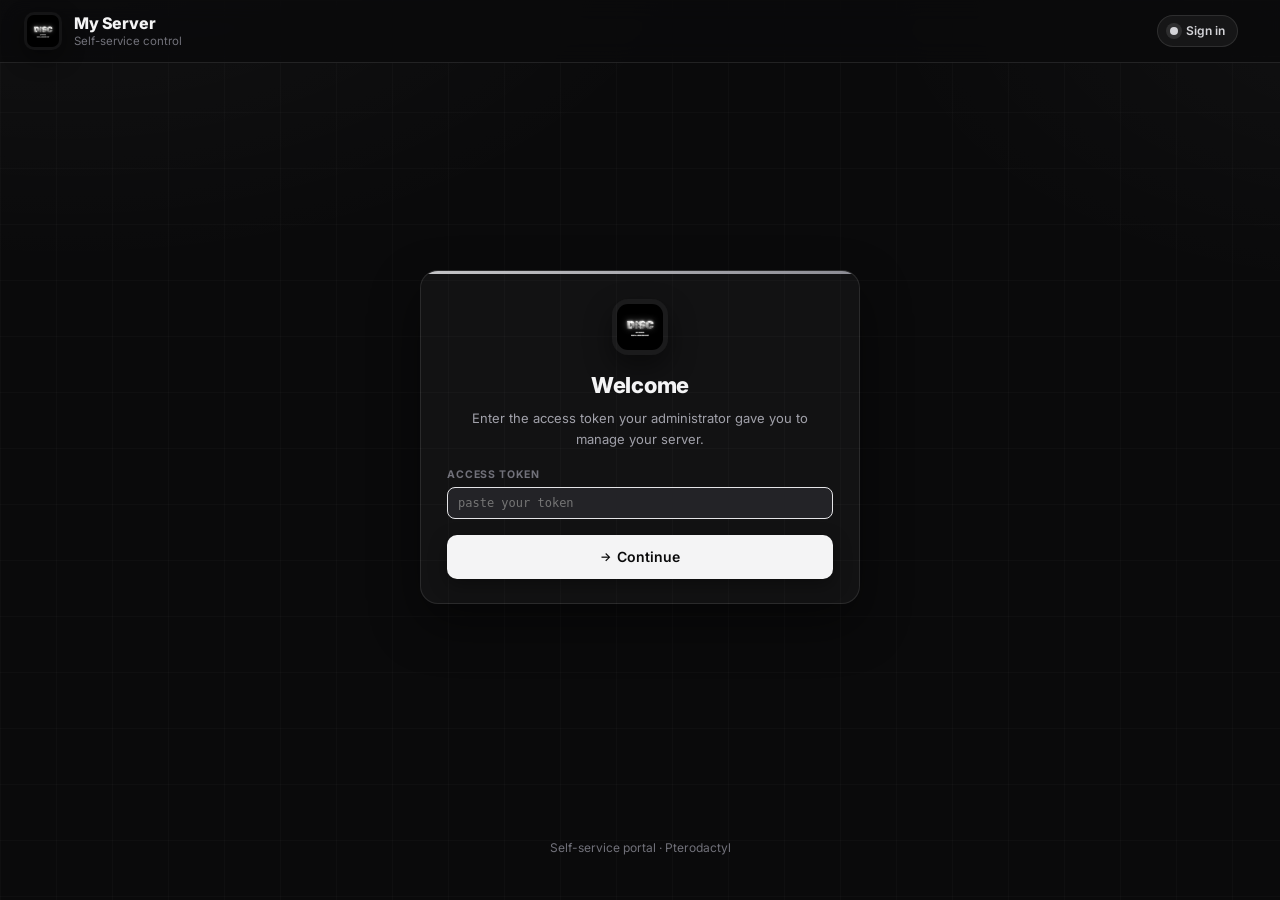
==== commit b5183e50: "Add files via upload" ====
--- a/customer.html
+++ b/customer.html
@@ -20,7 +20,8 @@
 <!-- ============ TOP BAR ============ -->
 <header class="adm-topbar">
     <div class="adm-brand">
-        <div class="adm-brand-mark">▦</div>
+        <img class="adm-brand-logo" src="/logo.png" alt="Logo"
+             onerror="this.style.display='none'">
         <div class="adm-brand-text">
             <span class="adm-brand-title">My Server</span>
             <span class="adm-brand-sub">Self-service control</span>
@@ -50,7 +51,8 @@
     <!-- ===== LOGIN ===== -->
     <section id="cust-login" class="cust-login adm-hidden">
         <div class="cust-login-card">
-            <div class="cust-login-mark">▦</div>
+            <img class="cust-login-logo" src="/logo.png" alt="Logo"
+                 onerror="this.style.display='none'">
             <h1 class="cust-login-title">Welcome</h1>
             <p class="cust-login-sub">
                 Enter the access token your administrator gave you to manage your server.
--- a/style.css
+++ b/style.css
@@ -88,16 +88,13 @@
     flex: 1;
     min-width: 0;
 }
-.adm-brand-mark {
+.adm-brand-logo {
     width: 38px;
     height: 38px;
-    display: grid;
-    place-items: center;
-    background: linear-gradient(135deg, #f4f4f5, #a1a1aa);
-    color: #0a0a0b;
     border-radius: 10px;
-    font-weight: 800;
-    font-size: 18px;
+    object-fit: contain;
+    background: rgba(255, 255, 255, 0.04);
+    padding: 3px;
     box-shadow: 0 8px 22px rgba(0, 0, 0, 0.45);
     flex-shrink: 0;
 }
--- a/customer.css
+++ b/customer.css
@@ -32,17 +32,15 @@
     opacity: 0.85;
 }
 
-.cust-login-mark {
+.cust-login-logo {
     width: 56px;
     height: 56px;
     margin: 0 auto 14px;
     border-radius: 16px;
-    display: grid;
-    place-items: center;
-    background: linear-gradient(135deg, #f4f4f5, #a1a1aa);
-    color: #0a0a0b;
-    font-size: 26px;
-    font-weight: 800;
+    display: block;
+    object-fit: contain;
+    background: rgba(255, 255, 255, 0.04);
+    padding: 5px;
     box-shadow: 0 12px 28px rgba(0, 0, 0, 0.45);
 }
 
